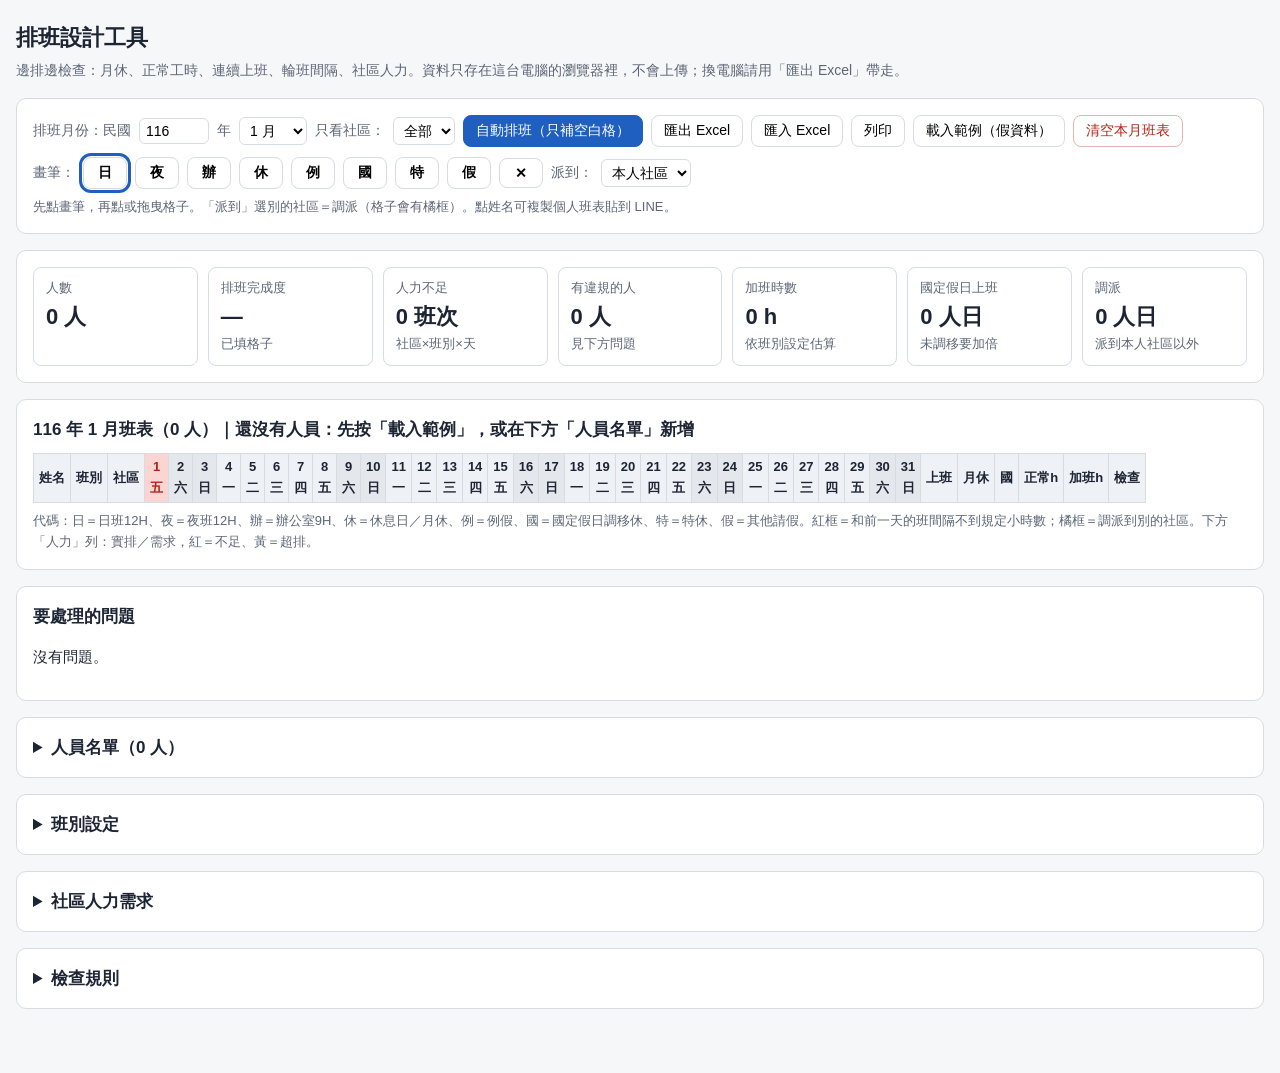
==== schedule/排班設計工具.html @ 26a014fd "人資小工具組 v1：排班、出勤、晨報、週報、流動、回訓、簽核、薪資 - 共用 lib/（SheetJS 0.18.5 本機版、common.js、attendance-core.js） - 新增：人才" ====
<!doctype html>
<html lang="zh-Hant">
<head>
<meta charset="utf-8">
<meta name="viewport" content="width=device-width, initial-scale=1">
<title>排班設計工具</title>
<style>
  :root {
    --bg: #f6f7f9; --card: #fff; --ink: #1d2433; --muted: #5d6676; --line: #d7dce3;
    --accent: #1f5fbf; --head: #eef1f5; --warn: #b42318; --warn-soft: #fdecea; --amber: #8a5a00; --amber-soft: #fff4dc;
    --ok: #157347; --ok-soft: #e7f5ec;
  }
  * { box-sizing: border-box; }
  body { margin: 0; background: var(--bg); color: var(--ink);
    font: 15px/1.6 "PingFang TC", "Microsoft JhengHei", "Noto Sans TC", sans-serif; }
  .wrap { max-width: 1400px; margin: 0 auto; padding: 20px 16px 48px; }
  h1 { font-size: 22px; margin: 0 0 4px; }
  .sub { color: var(--muted); margin: 0 0 16px; font-size: 14px; }
  .card { background: var(--card); border: 1px solid var(--line); border-radius: 10px; padding: 16px; margin-bottom: 16px; }
  .card h2 { font-size: 17px; margin: 0 0 10px; }
  details.card > summary { font-size: 17px; font-weight: 600; cursor: pointer; }
  details.card[open] > summary { margin-bottom: 10px; }
  .row { display: flex; flex-wrap: wrap; gap: 8px; align-items: center; }
  .label { color: var(--muted); font-size: 14px; }
  select, input { font-size: 14px; padding: 4px 6px; border: 1px solid var(--line); border-radius: 6px; background: #fff; }
  input[type=number] { width: 64px; }
  input.w-name { width: 120px; } input.w-time { width: 70px; } input.w-code { width: 44px; text-align: center; }
  .btn { border: 1px solid var(--line); background: #fff; padding: 6px 12px; border-radius: 8px; cursor: pointer; font-size: 14px; }
  .btn.primary { background: var(--accent); color: #fff; border-color: var(--accent); }
  .btn.danger { color: var(--warn); border-color: #e4b4ae; }
  .brush { min-width: 44px; font-weight: 700; }
  .brush.on { outline: 3px solid var(--accent); outline-offset: 1px; }
  .stats { display: grid; grid-template-columns: repeat(auto-fit, minmax(140px, 1fr)); gap: 10px; }
  .stat { border: 1px solid var(--line); border-radius: 8px; padding: 10px 12px; }
  .stat .v { font-size: 22px; font-weight: 700; }
  .stat .k { color: var(--muted); font-size: 13px; }
  .stat.alert .v { color: var(--warn); }
  .scroll { overflow: auto; max-height: 70vh; }
  table { border-collapse: collapse; font-variant-numeric: tabular-nums; }
  th, td { border: 1px solid var(--line); padding: 3px 5px; text-align: center; white-space: nowrap; }
  th { background: var(--head); font-weight: 600; font-size: 13px; }
  table.form td, table.form th { padding: 4px 6px; }
  #grid { user-select: none; font-size: 13px; }
  #grid thead th { position: sticky; top: 0; z-index: 2; }
  #grid .nm { position: sticky; left: 0; background: #fff; z-index: 1; text-align: left; cursor: pointer; color: var(--accent); }
  #grid thead .nm { z-index: 3; background: var(--head); color: var(--ink); cursor: default; }
  #grid td.c { width: 30px; min-width: 30px; cursor: crosshair; font-weight: 600; }
  #grid th.hol { background: #fbd5d1; color: var(--warn); }
  #grid th.we { background: #e4e7ec; }
  .k-shift { background: #e6eefb; color: #1f4a8a; }
  .k-shift2 { background: #ece6fb; color: #4b2a8a; }
  .k-shift3 { background: #e3f4f4; color: #0f5b5b; }
  .k-off { background: #f1f2f4; color: #6b7280; }
  .k-nat { background: var(--ok-soft); color: var(--ok); }
  .k-leave { background: var(--amber-soft); color: var(--amber); }
  td.away { box-shadow: inset 0 0 0 2px #c07a00; }
  td.gapbad { box-shadow: inset 0 0 0 2px var(--warn); }
  td.bad, span.bad { background: var(--warn-soft); color: var(--warn); font-weight: 700; }
  td.mid { background: var(--amber-soft); color: var(--amber); font-weight: 600; }
  td.good { color: var(--ok); }
  tfoot td, tfoot th { background: #fafbfc; }
  tfoot th { text-align: left; position: sticky; left: 0; }
  .tag { display: inline-block; padding: 1px 8px; border-radius: 10px; font-size: 13px; margin: 1px 2px; }
  .tag.bad { background: var(--warn-soft); color: var(--warn); }
  .tag.mid { background: var(--amber-soft); color: var(--amber); }
  ul.issues { margin: 0; padding-left: 18px; }
  ul.issues li { margin: 3px 0; }
  .note { color: var(--muted); font-size: 13px; margin-top: 8px; }
  .msg { padding: 8px 12px; border-radius: 8px; margin-top: 10px; font-size: 14px; background: #eef4fd; color: #1f4a8a; }
  .msg.err { background: var(--warn-soft); color: var(--warn); }
  textarea { width: 100%; font: 14px/1.6 inherit; border: 1px solid var(--line); border-radius: 8px; padding: 8px; }
  dialog { border: 1px solid var(--line); border-radius: 12px; max-width: 520px; width: calc(100% - 32px); }
  .hidden { display: none !important; }
  @media print {
    body { background: #fff; }
    .noprint, details.card, #issuesCard { display: none !important; }
    .scroll { max-height: none; overflow: visible; }
    #grid { font-size: 9px; }
  }
</style>
</head>
<body>
<div class="wrap">
  <h1>排班設計工具</h1>
  <p class="sub">邊排邊檢查：月休、正常工時、連續上班、輪班間隔、社區人力。資料只存在這台電腦的瀏覽器裡，不會上傳；換電腦請用「匯出 Excel」帶走。</p>

  <div class="card noprint">
    <div class="row">
      <span class="label">排班月份：民國</span><input type="number" id="yRoc" min="110" max="130" style="width:70px"><span class="label">年</span>
      <select id="mon"></select>
      <span class="label">只看社區：</span><select id="fSite"></select>
      <button class="btn primary" id="btnAuto">自動排班（只補空白格）</button>
      <button class="btn" id="btnExport">匯出 Excel</button>
      <button class="btn" id="btnImport">匯入 Excel</button>
      <input type="file" id="file" accept=".xlsx,.xls" class="hidden">
      <button class="btn" onclick="window.print()">列印</button>
      <button class="btn" id="btnSample">載入範例（假資料）</button>
      <button class="btn danger" id="btnClear">清空本月班表</button>
    </div>
    <div class="row" style="margin-top:10px">
      <span class="label">畫筆：</span><span id="brushes" class="row"></span>
      <span class="label">派到：</span><select id="brushSite"></select>
    </div>
    <div class="note">先點畫筆，再點或拖曳格子。「派到」選別的社區＝調派（格子會有橘框）。點姓名可複製個人班表貼到 LINE。</div>
    <div id="msg"></div>
  </div>

  <div class="card noprint"><div class="stats" id="stats"></div></div>

  <div class="card">
    <h2 id="gridTitle"></h2>
    <div class="scroll"><table id="grid"></table></div>
    <div class="note">代碼：<span id="legend"></span>。紅框＝和前一天的班間隔不到規定小時數；橘框＝調派到別的社區。下方「人力」列：實排／需求，紅＝不足、黃＝超排。</div>
  </div>

  <div class="card" id="issuesCard">
    <h2>要處理的問題</h2>
    <div id="issues"></div>
  </div>

  <details class="card noprint" id="peopleBox">
    <summary>人員名單（<span id="peopleCount">0</span> 人）</summary>
    <div class="scroll" style="max-height:50vh"><table class="form" id="peopleTbl"></table></div>
    <div class="row" style="margin-top:10px">
      <button class="btn" id="btnAddPerson">新增一人</button>
    </div>
    <p class="note">也可以從 Excel 複製貼上（欄位順序：姓名、職稱、班別代碼、社區、規則（84-1 或 一般）、月休天數），一行一人：</p>
    <textarea id="paste" rows="4" placeholder="王小明	日班保全	日	某某社區	84-1	8"></textarea>
    <div class="row" style="margin-top:6px"><button class="btn" id="btnPaste">把貼上的人加進名單</button></div>
  </details>

  <details class="card noprint">
    <summary>班別設定</summary>
    <table class="form" id="shiftTbl"></table>
    <div class="row" style="margin-top:10px"><button class="btn" id="btnAddShift">新增班別</button></div>
    <p class="note">代碼用一個字，畫在班表上。正常工時＝這個班算正常工時的時數，超過的部分算加班。</p>
  </details>

  <details class="card noprint">
    <summary>社區人力需求</summary>
    <table class="form" id="siteTbl"></table>
    <div class="row" style="margin-top:10px"><button class="btn" id="btnAddSite">新增社區</button></div>
    <p class="note">每天每個班別需要幾個人。自動排班會先排滿這裡的需求。</p>
  </details>

  <details class="card noprint">
    <summary>檢查規則</summary>
    <div class="row">
      <span class="label">保全（84-1）：每月正常工時上限</span><input type="number" id="rMNormal">
      <span class="label">每月總工時上限</span><input type="number" id="rMTotal">
      <span class="label">連續上班上限</span><input type="number" id="rMaxRun"><span class="label">天</span>
    </div>
    <div class="row" style="margin-top:8px">
      <span class="label">一般勞工：每月加班上限</span><input type="number" id="rOtCap"><span class="label">小時（勞基法§32）</span>
      <span class="label">輪班間隔至少</span><input type="number" id="rGap"><span class="label">小時（§34）</span>
    </div>
    <p class="note">保全的數字請以送縣市政府核備的 84-1 約定書為準。一般勞工另外檢查：連續上班不超過 6 天、每個完整週至少 2 天休（§36）。</p>
  </details>
</div>

<dialog id="lineDlg">
  <h3 style="margin-top:0">個人班表（貼到 LINE）</h3>
  <textarea id="lineText" rows="12"></textarea>
  <div class="row" style="justify-content:flex-end;margin-top:8px">
    <span id="copied" class="label"></span>
    <button class="btn primary" id="btnCopy">複製</button>
    <button class="btn" onclick="document.getElementById('lineDlg').close()">關閉</button>
  </div>
</dialog>

<script src="../lib/xlsx.full.min.js"></script>
<script>
  // 國定假日（紀念日及節日實施條例第 4、6 條；實際以人事行政總處公告為準）
  var HOLIDAYS = {
    2026: { '1-1': '開國紀念日', '2-15': '小年夜', '2-16': '除夕', '2-17': '春節', '2-18': '春節', '2-19': '春節',
      '2-28': '和平紀念日', '4-4': '兒童節', '4-5': '民族掃墓節', '5-1': '勞動節', '6-19': '端午節',
      '9-25': '中秋節', '9-28': '教師節', '10-10': '國慶日', '10-25': '光復紀念日', '12-25': '行憲紀念日' },
    2027: { '1-1': '開國紀念日', '2-4': '小年夜', '2-5': '除夕', '2-6': '春節', '2-7': '春節', '2-8': '春節',
      '2-28': '和平紀念日', '4-4': '兒童節', '4-5': '民族掃墓節', '5-1': '勞動節', '6-9': '端午節',
      '9-15': '中秋節', '9-28': '教師節', '10-10': '國慶日', '10-25': '光復紀念日', '12-25': '行憲紀念日' }
  };
  var OFF = { '休': '休息日／月休', '例': '例假', '國': '國定假日調移休', '特': '特休', '假': '其他請假' };
  var REST_CODES = { '休': 1, '例': 1 };
  var WK = '日一二三四五六';
  var STORE = 'schedule-tool-v1';
  var state = null, brush = '日', painting = false, refreshTimer = null;

  function defaults() {
    return {
      shifts: [
        { code: '日', name: '日班12H', start: '07:00', end: '19:00', rest: 0, normal: 10 },
        { code: '夜', name: '夜班12H', start: '19:00', end: '07:00', rest: 0, normal: 10 },
        { code: '辦', name: '辦公室9H', start: '08:00', end: '17:00', rest: 60, normal: 8 }
      ],
      sites: [], people: [], seq: 0,
      rules: { mNormal: 240, mTotal: 288, maxRun: 6, otCap: 46, gap: 11 },
      grids: {}, y: null, m: null
    };
  }

  var $ = function (id) { return document.getElementById(id); };
  function esc(s) { return String(s === null || s === undefined ? '' : s).replace(/[&<>"]/g, function (c) { return { '&': '&amp;', '<': '&lt;', '>': '&gt;', '"': '&quot;' }[c]; }); }
  function fmt(n) { return (Math.round(n * 10) / 10).toLocaleString('zh-TW'); }
  function toMin(t) { var m = String(t || '').match(/^(\d{1,2}):(\d{2})/); return m ? +m[1] * 60 + +m[2] : null; }
  function save() { try { localStorage.setItem(STORE, JSON.stringify(state)); } catch (e) {} }
  function load() {
    var s = null;
    try { s = JSON.parse(localStorage.getItem(STORE) || 'null'); } catch (e) {}
    state = s && s.shifts ? s : defaults();
    if (!state.y) { var d = new Date(); d.setMonth(d.getMonth() + 1); state.y = d.getFullYear(); state.m = d.getMonth() + 1; }
  }
  function showMsg(t, err) { $('msg').innerHTML = t ? '<div class="msg' + (err ? ' err' : '') + '">' + t + '</div>' : ''; }

  // ── 基本查詢 ──
  function ymKey() { return state.y + '-' + state.m; }
  function nDays() { return new Date(state.y, state.m, 0).getDate(); }
  function grid() { return state.grids[ymKey()] || (state.grids[ymKey()] = {}); }
  function row(pid) { var g = grid(); return g[pid] || (g[pid] = {}); }
  function shiftOf(code) { for (var i = 0; i < state.shifts.length; i++) if (state.shifts[i].code === code) return state.shifts[i]; return null; }
  function shiftIdx(code) { for (var i = 0; i < state.shifts.length; i++) if (state.shifts[i].code === code) return i; return -1; }
  function person(pid) { for (var i = 0; i < state.people.length; i++) if (state.people[i].id === pid) return state.people[i]; return null; }
  function cell(pid, d) { var v = (state.grids[ymKey()] || {})[pid]; v = v && v[d]; if (!v) return null; var k = v.indexOf('@'); return k < 0 ? { c: v, s: null } : { c: v.slice(0, k), s: v.slice(k + 1) }; }
  function siteAt(p, d) { var x = cell(p.id, d); return x && shiftOf(x.c) ? (x.s || p.site) : null; }
  function holName(d) { return (HOLIDAYS[state.y] || {})[state.m + '-' + d] || ''; }
  function hours(s) {
    var st = toMin(s.start), en = toMin(s.end);
    var span = st === null || en === null ? 0 : (((en - st) + 1440) % 1440 || 1440);
    var total = Math.max(0, span - (+s.rest || 0)) / 60, normal = Math.min(total, +s.normal || 0);
    return { st: st, span: span, total: total, normal: normal, ot: total - normal };
  }
  function maxRunFor(p) { return p.rule === '一般' ? 6 : (+state.rules.maxRun || 6); }

  // 第 d 天之前連續上班幾天
  function runBefore(p, d) { var n = 0; for (var i = d - 1; i >= 1; i--) { var x = cell(p.id, i); if (x && shiftOf(x.c)) n++; else break; } return n; }
  // 前一天的班結束到今天的班開始，間隔幾小時（沒有前後班回傳 null）
  function gapHours(p, d, code) {
    var prev = d > 1 ? cell(p.id, d - 1) : null, ps = prev && shiftOf(prev.c), s = shiftOf(code);
    if (!ps || !s) return null;
    var a = hours(ps), b = hours(s);
    return ((1440 + b.st) - (a.st + a.span)) / 60;
  }
  function gapOK(p, d, code) {
    var g = gapHours(p, d, code); if (g !== null && g < state.rules.gap) return false;
    var nx = d < nDays() ? cell(p.id, d + 1) : null;
    if (nx && shiftOf(nx.c)) {
      var a = hours(shiftOf(code)), b = hours(shiftOf(nx.c));
      if (((1440 + b.st) - (a.st + a.span)) / 60 < state.rules.gap) return false;
    }
    return true;
  }

  // ── 每人檢查 ──
  function checkPerson(p) {
    var n = nDays(), R = state.rules, s = { work: 0, rest: 0, nat: 0, leave: 0, blank: 0, normal: 0, ot: 0, total: 0, holWork: 0, away: 0, run: 0, issues: [], gapDays: {} };
    var run = 0;
    for (var d = 1; d <= n; d++) {
      var x = cell(p.id, d), sh = x && shiftOf(x.c);
      if (!x) { s.blank++; run = 0; continue; }
      if (sh) {
        var h = hours(sh);
        s.work++; s.normal += h.normal; s.ot += h.ot; s.total += h.total;
        if (h.total > 12) s.issues.push(['bad', d + ' 日排「' + sh.name + '」' + fmt(h.total) + ' 小時，超過每日 12 小時']);
        if (holName(d)) s.holWork++;
        if (x.s && x.s !== p.site) s.away++;
        run++; s.run = Math.max(s.run, run);
        var g = gapHours(p, d, x.c);
        if (g !== null && g < R.gap) { s.gapDays[d] = 1; s.issues.push(['bad', (d - 1) + '→' + d + ' 日換班只隔 ' + fmt(g) + ' 小時（至少 ' + R.gap + '）']); }
      } else {
        run = 0;
        if (REST_CODES[x.c]) s.rest++; else if (x.c === '國') s.nat++; else s.leave++;
      }
    }
    if (s.blank) s.issues.push(['mid', s.blank + ' 天還沒排']);
    if (s.run > maxRunFor(p)) s.issues.push(['bad', '連續上班 ' + s.run + ' 天（上限 ' + maxRunFor(p) + '）']);
    if (p.rule === '一般') {
      if (s.ot > R.otCap) s.issues.push(['bad', '加班 ' + fmt(s.ot) + ' 小時，超過每月 ' + R.otCap]);
      for (var d1 = 1; d1 <= n; d1++) {
        if (new Date(state.y, state.m - 1, d1).getDay() !== 1 || d1 + 6 > n) continue;
        var off = 0;
        for (var k = d1; k < d1 + 7; k++) { var y = cell(p.id, k); if (y && !shiftOf(y.c)) off++; }
        if (off < 2) s.issues.push(['bad', d1 + '～' + (d1 + 6) + ' 日這週只休 ' + off + ' 天（每 7 天要有例假、休息日各 1 天）']);
      }
    } else {
      if (s.normal > R.mNormal) s.issues.push(['bad', '正常工時 ' + fmt(s.normal) + ' 小時，超過 ' + R.mNormal]);
      if (s.total > R.mTotal) s.issues.push(['bad', '總工時 ' + fmt(s.total) + ' 小時，超過 ' + R.mTotal]);
    }
    if (!s.blank && s.rest < (+p.off || 0)) s.issues.push(['bad', '月休排了 ' + s.rest + ' 天，約定 ' + p.off + ' 天']);
    if (s.holWork) s.issues.push(['mid', '國定假日上班 ' + s.holWork + ' 天（沒有調移同意書要加倍發工資）']);
    return s;
  }

  // ── 社區人力 ──
  function coverage(site, code, d) {
    var n = 0;
    state.people.forEach(function (p) { var x = cell(p.id, d); if (x && x.c === code && (x.s || p.site) === site) n++; });
    return n;
  }
  function needRows() {
    var out = [], f = $('fSite').value;
    state.sites.forEach(function (st) {
      if (f && st.name !== f) return;
      state.shifts.forEach(function (sh) { if (+(st.need[sh.code] || 0) > 0) out.push({ site: st.name, code: sh.code, need: +st.need[sh.code] }); });
    });
    return out;
  }

  // ── 自動排班：只補空白格 ──
  function autoFill() {
    var n = nDays(), f = $('fSite').value;
    var ppl = state.people.filter(function (p) { return !f || p.site === f; });
    var need = {}, target = {};
    ppl.forEach(function (p) {
      var r = row(p.id), work = 0, other = 0;
      for (var d = 1; d <= n; d++) { var x = cell(p.id, d); if (!x) continue; if (shiftOf(x.c)) work++; else if (!REST_CODES[x.c]) other++; }
      target[p.id] = Math.max(0, n - (+p.off || 0) - other);
      need[p.id] = target[p.id] - work;
    });
    function blanksFrom(p, d) { var b = 0; for (var i = d; i <= n; i++) if (!cell(p.id, i)) b++; return b; }
    function workedBefore(p, d) { var w = 0; for (var i = 1; i < d; i++) { var x = cell(p.id, i); if (x && shiftOf(x.c)) w++; } return w; }
    function canWork(p, d, code) { return need[p.id] > 0 && runBefore(p, d) < maxRunFor(p) && gapOK(p, d, code); }
    var filled = 0;
    for (var d = 1; d <= n; d++) {
      // 1. 先排滿社區需求
      state.sites.forEach(function (st) {
        if (f && st.name !== f) return;
        state.shifts.forEach(function (sh) {
          var req = +(st.need[sh.code] || 0); if (!req) return;
          var have = coverage(st.name, sh.code, d);
          var cand = ppl.filter(function (p) { return p.site === st.name && p.shift === sh.code && !cell(p.id, d) && canWork(p, d, sh.code); });
          cand.sort(function (a, b) { return runBefore(a, d) - runBefore(b, d) || need[b.id] / blanksFrom(b, d) - need[a.id] / blanksFrom(a, d); });
          for (var i = 0; i < cand.length && have < req; i++, have++) { row(cand[i].id)[d] = sh.code; need[cand[i].id]--; filled++; }
        });
      });
      // 2. 其餘的人：照進度平均分配上班天，該休就休。
      //    多排的班要先確認同組（同社區、同班別）剩下的上班天數，夠撐完月底的需求
      var slack = {};
      state.sites.forEach(function (st) {
        state.shifts.forEach(function (sh) {
          var req = +(st.need[sh.code] || 0); if (!req) return;
          var cap = 0; ppl.forEach(function (p) { if (p.site === st.name && p.shift === sh.code) cap += Math.max(0, need[p.id]); });
          slack[st.name + '|' + sh.code] = cap - req * (n - d);
        });
      });
      ppl.forEach(function (p) {
        if (cell(p.id, d)) return;
        var key = p.site + '|' + p.shift, forced = need[p.id] >= blanksFrom(p, d);
        // 非必要的上班不排到連續上限，留給真正缺人的日子
        var onPace = workedBefore(p, d) + 1 <= Math.round(target[p.id] * d / n) && runBefore(p, d) < maxRunFor(p) - 2 && (slack[key] === undefined || slack[key] > 0);
        if (shiftOf(p.shift) && (forced || onPace) && canWork(p, d, p.shift)) { row(p.id)[d] = p.shift; need[p.id]--; if (slack[key] !== undefined) slack[key]--; }
        else row(p.id)[d] = '休';
        filled++;
      });
    }
    save(); renderAll();
    showMsg('自動排班完成，補了 ' + filled + ' 格。原本已經排好的格子沒有動。請看下方「要處理的問題」再手動調整。');
  }

  // ── 畫面：班表 ──
  function filteredPeople() {
    var f = $('fSite').value, n = nDays();
    return state.people.filter(function (p) {
      if (!f || p.site === f) return true;
      for (var d = 1; d <= n; d++) if (siteAt(p, d) === f) return true;
      return false;
    });
  }
  function cellClass(p, d) {
    var x = cell(p.id, d); if (!x) return 'c';
    var k = shiftOf(x.c) ? ['k-shift', 'k-shift2', 'k-shift3'][shiftIdx(x.c) % 3] : (REST_CODES[x.c] ? 'k-off' : x.c === '國' ? 'k-nat' : 'k-leave');
    return 'c ' + k + (x.s && x.s !== p.site ? ' away' : '');
  }
  function cellHtml(p, d) {
    var x = cell(p.id, d), t = x ? x.c : '', tip = x ? (shiftOf(x.c) ? shiftOf(x.c).name : OFF[x.c] || x.c) + (x.s ? '＠' + x.s : '') : '';
    return '<td class="' + cellClass(p, d) + '" data-d="' + d + '" title="' + esc(tip) + '">' + esc(t) + '</td>';
  }
  function sumCells(p, s) {
    var lim = p.rule === '一般' ? null : state.rules.mNormal;
    var bad = s.issues.filter(function (i) { return i[0] === 'bad'; }).length;
    return '<td>' + s.work + '</td><td class="' + (s.blank ? '' : (s.rest < (+p.off || 0) ? 'bad' : '')) + '">' + s.rest + '/' + (p.off || 0) + '</td><td>' + s.nat + '</td>' +
      '<td class="' + (lim && s.normal > lim ? 'bad' : '') + '">' + fmt(s.normal) + '</td><td>' + fmt(s.ot) + '</td>' +
      '<td class="' + (bad ? 'bad' : (s.issues.length ? 'mid' : 'good')) + '">' + (bad ? bad + ' 項' : (s.issues.length ? '提醒' : '✓')) + '</td>';
  }
  function renderGrid() {
    var n = nDays(), P = filteredPeople(), h = '<thead><tr><th class="nm">姓名</th><th>班別</th><th>社區</th>';
    for (var d = 1; d <= n; d++) {
      var wd = new Date(state.y, state.m - 1, d).getDay(), hn = holName(d);
      h += '<th class="' + (hn ? 'hol' : (wd % 6 === 0 ? 'we' : '')) + '" title="' + esc(hn) + '">' + d + '<br>' + WK[wd] + '</th>';
    }
    h += '<th>上班</th><th>月休</th><th>國</th><th>正常h</th><th>加班h</th><th>檢查</th></tr></thead><tbody>';
    P.forEach(function (p) {
      var s = checkPerson(p);
      h += '<tr data-pid="' + p.id + '"><td class="nm" title="點我複製個人班表">' + esc(p.name) + '</td><td>' + esc(p.shift) + '</td><td>' + esc(p.site) + '</td>';
      for (var d = 1; d <= n; d++) h += cellHtml(p, d).replace('class="c', 'class="c' + (s.gapDays[d] ? ' gapbad' : ''));
      h += sumCells(p, s) + '</tr>';
    });
    h += '</tbody><tfoot>';
    needRows().forEach(function (r) {
      h += '<tr data-need="' + esc(r.site) + '|' + esc(r.code) + '"><th colspan="3">人力｜' + esc(r.site) + '｜' + esc(r.code) + '（需 ' + r.need + '）</th>';
      for (var d = 1; d <= n; d++) h += needCell(r, d);
      h += '<td colspan="6"></td></tr>';
    });
    h += '</tfoot>';
    $('grid').innerHTML = h;
    $('gridTitle').textContent = (state.y - 1911) + ' 年 ' + state.m + ' 月班表（' + P.length + ' 人）';
    if (!state.people.length) $('gridTitle').textContent += '｜還沒有人員：先按「載入範例」，或在下方「人員名單」新增';
  }
  function needCell(r, d) {
    var c = coverage(r.site, r.code, d);
    return '<td data-d="' + d + '" class="' + (c < r.need ? 'bad' : (c > r.need ? 'mid' : 'good')) + '">' + c + '/' + r.need + '</td>';
  }

  // 畫一格：只更新那一列與人力列，大名單也不會卡
  function paint(td) {
    var tr = td.parentNode, pid = tr.dataset.pid, d = +td.dataset.d, p = person(pid);
    if (!p || !d) return;
    var site = $('brushSite').value, v;
    if (brush === '') v = null;
    else if (shiftOf(brush) && site && site !== p.site) v = brush + '@' + site;
    else v = brush;
    var r = row(pid);
    if ((r[d] || null) === v) return;
    if (v) r[d] = v; else delete r[d];
    var s = checkPerson(p), n = nDays(), tds = tr.querySelectorAll('td.c');
    for (var i = 0; i < tds.length; i++) {
      var dd = +tds[i].dataset.d;
      if (dd === d) { var tmp = document.createElement('tbody'); tmp.innerHTML = '<tr>' + cellHtml(p, d) + '</tr>'; tds[i].className = tmp.firstChild.firstChild.className; tds[i].textContent = tmp.firstChild.firstChild.textContent; tds[i].title = tmp.firstChild.firstChild.title; }
      tds[i].classList.toggle('gapbad', !!s.gapDays[dd]);
    }
    var tail = document.createElement('tbody'); tail.innerHTML = '<tr>' + sumCells(p, s) + '</tr>';
    var cells = tr.children, k = cells.length - 6;
    for (var j = 0; j < 6; j++) { cells[k + j].className = tail.firstChild.children[j].className; cells[k + j].innerHTML = tail.firstChild.children[j].innerHTML; }
    needRows().forEach(function (rr) {
      var trn = document.querySelector('tr[data-need="' + rr.site.replace(/"/g, '\\"') + '|' + rr.code + '"]');
      if (!trn) return;
      var t = trn.querySelector('td[data-d="' + d + '"]'), tmp2 = document.createElement('tbody');
      tmp2.innerHTML = '<tr>' + needCell(rr, d) + '</tr>';
      t.className = tmp2.firstChild.firstChild.className; t.textContent = tmp2.firstChild.firstChild.textContent;
    });
    clearTimeout(refreshTimer); refreshTimer = setTimeout(function () { save(); renderStats(); renderIssues(); }, 250);
  }

  function renderStats() {
    var P = filteredPeople(), n = nDays(), filled = 0, bad = 0, ot = 0, hol = 0, away = 0, short = 0;
    P.forEach(function (p) { var s = checkPerson(p); filled += n - s.blank; ot += s.ot; hol += s.holWork; away += s.away; if (s.issues.some(function (i) { return i[0] === 'bad'; })) bad++; });
    needRows().forEach(function (r) { for (var d = 1; d <= n; d++) if (coverage(r.site, r.code, d) < r.need) short++; });
    var cards = [
      ['人數', P.length + ' 人', ''],
      ['排班完成度', P.length ? Math.round(filled / (P.length * n) * 100) + '%' : '—', '已填格子'],
      ['人力不足', short + ' 班次', '社區×班別×天', short > 0],
      ['有違規的人', bad + ' 人', '見下方問題', bad > 0],
      ['加班時數', fmt(ot) + ' h', '依班別設定估算'],
      ['國定假日上班', hol + ' 人日', '未調移要加倍'],
      ['調派', away + ' 人日', '派到本人社區以外']
    ];
    $('stats').innerHTML = cards.map(function (c) { return '<div class="stat' + (c[3] ? ' alert' : '') + '"><div class="k">' + c[0] + '</div><div class="v">' + c[1] + '</div><div class="k">' + c[2] + '</div></div>'; }).join('');
  }
  function renderIssues() {
    var n = nDays(), h = '', shortList = [];
    needRows().forEach(function (r) {
      var days = []; for (var d = 1; d <= n; d++) if (coverage(r.site, r.code, d) < r.need) days.push(d);
      if (days.length) shortList.push('<li><span class="tag bad">人力不足</span>' + esc(r.site) + '「' + esc(r.code) + '」班：' + days.join('、') + ' 日</li>');
    });
    var per = [];
    filteredPeople().forEach(function (p) {
      var s = checkPerson(p); if (!s.issues.length) return;
      per.push('<li><b>' + esc(p.name) + '</b>：' + s.issues.map(function (i) { return '<span class="tag ' + i[0] + '">' + esc(i[1]) + '</span>'; }).join('') + '</li>');
    });
    h = shortList.concat(per).join('');
    $('issues').innerHTML = h ? '<ul class="issues">' + h + '</ul>' : '<p>沒有問題。</p>';
  }

  // ── 設定表單 ──
  function renderBrushes() {
    var codes = state.shifts.map(function (s) { return [s.code, s.name]; }).concat(Object.keys(OFF).map(function (k) { return [k, OFF[k]]; })).concat([['', '清除']]);
    if (!codes.some(function (c) { return c[0] === brush; })) brush = state.shifts[0] ? state.shifts[0].code : '休';
    $('brushes').innerHTML = codes.map(function (c) { return '<button class="btn brush' + (c[0] === brush ? ' on' : '') + '" data-b="' + esc(c[0]) + '" title="' + esc(c[1]) + '">' + esc(c[0] || '✕') + '</button>'; }).join('');
    $('legend').innerHTML = codes.filter(function (c) { return c[0]; }).map(function (c) { return esc(c[0]) + '＝' + esc(c[1]); }).join('、');
  }
  function siteOptions(sel, withBlank, blankText) {
    return (withBlank ? '<option value="">' + blankText + '</option>' : '') + state.sites.map(function (s) { return '<option' + (s.name === sel ? ' selected' : '') + '>' + esc(s.name) + '</option>'; }).join('');
  }
  function renderPeople() {
    var h = '<tr><th>姓名</th><th>職稱</th><th>班別</th><th>社區</th><th>規則</th><th>月休</th><th></th></tr>';
    state.people.forEach(function (p, i) {
      h += '<tr data-i="' + i + '"><td><input class="w-name" data-k="name" value="' + esc(p.name) + '"></td><td><input class="w-name" data-k="title" value="' + esc(p.title) + '"></td>' +
        '<td><select data-k="shift">' + state.shifts.map(function (s) { return '<option value="' + esc(s.code) + '"' + (s.code === p.shift ? ' selected' : '') + '>' + esc(s.code + ' ' + s.name) + '</option>'; }).join('') + '</select></td>' +
        '<td><select data-k="site">' + siteOptions(p.site, true, '（未指定）') + '</select></td>' +
        '<td><select data-k="rule"><option' + (p.rule !== '一般' ? ' selected' : '') + '>84-1</option><option' + (p.rule === '一般' ? ' selected' : '') + '>一般</option></select></td>' +
        '<td><input type="number" data-k="off" min="0" max="15" value="' + esc(p.off) + '"></td><td><button class="btn danger" data-del="' + i + '">刪除</button></td></tr>';
    });
    $('peopleTbl').innerHTML = h;
    $('peopleCount').textContent = state.people.length;
  }
  function renderShifts() {
    var h = '<tr><th>代碼</th><th>名稱</th><th>上班</th><th>下班</th><th>休息（分）</th><th>正常工時</th><th>總時數</th><th></th></tr>';
    state.shifts.forEach(function (s, i) {
      var hh = hours(s);
      h += '<tr data-i="' + i + '"><td><input class="w-code" data-k="code" maxlength="1" value="' + esc(s.code) + '"></td><td><input class="w-name" data-k="name" value="' + esc(s.name) + '"></td>' +
        '<td><input class="w-time" data-k="start" value="' + esc(s.start) + '"></td><td><input class="w-time" data-k="end" value="' + esc(s.end) + '"></td>' +
        '<td><input type="number" data-k="rest" value="' + esc(s.rest) + '"></td><td><input type="number" data-k="normal" value="' + esc(s.normal) + '"></td>' +
        '<td class="' + (hh.total > 12 ? 'bad' : '') + '">' + fmt(hh.total) + '</td><td><button class="btn danger" data-del="' + i + '">刪除</button></td></tr>';
    });
    $('shiftTbl').innerHTML = h;
  }
  function renderSites() {
    var h = '<tr><th>社區</th>' + state.shifts.map(function (s) { return '<th>' + esc(s.code) + ' 需要人數</th>'; }).join('') + '<th></th></tr>';
    state.sites.forEach(function (st, i) {
      h += '<tr data-i="' + i + '"><td><input class="w-name" data-k="name" value="' + esc(st.name) + '"></td>' +
        state.shifts.map(function (s) { return '<td><input type="number" min="0" data-need="' + esc(s.code) + '" value="' + esc(st.need[s.code] || 0) + '"></td>'; }).join('') +
        '<td><button class="btn danger" data-del="' + i + '">刪除</button></td></tr>';
    });
    $('siteTbl').innerHTML = h;
  }
  function renderRules() {
    var R = state.rules;
    $('rMNormal').value = R.mNormal; $('rMTotal').value = R.mTotal; $('rMaxRun').value = R.maxRun; $('rOtCap').value = R.otCap; $('rGap').value = R.gap;
  }
  function renderTop() {
    $('yRoc').value = state.y - 1911;
    $('mon').innerHTML = [1, 2, 3, 4, 5, 6, 7, 8, 9, 10, 11, 12].map(function (m) { return '<option value="' + m + '"' + (m === state.m ? ' selected' : '') + '>' + m + ' 月</option>'; }).join('');
    var f = $('fSite').value;
    $('fSite').innerHTML = siteOptions(f, true, '全部');
    $('brushSite').innerHTML = siteOptions($('brushSite').value, true, '本人社區');
    if (!HOLIDAYS[state.y]) showMsg('⚠ 程式裡還沒有 ' + state.y + ' 年的國定假日，國定假日檢查不會運作。', true);
  }
  function renderAll() { renderTop(); renderBrushes(); renderGrid(); renderStats(); renderIssues(); renderPeople(); renderShifts(); renderSites(); renderRules(); }

  // ── 事件 ──
  $('grid').addEventListener('mousedown', function (e) {
    var td = e.target.closest('td.c'); if (!td) return;
    painting = true; paint(td); e.preventDefault();
  });
  $('grid').addEventListener('mouseover', function (e) { if (!painting) return; var td = e.target.closest('td.c'); if (td) paint(td); });
  document.addEventListener('mouseup', function () { painting = false; });
  $('grid').addEventListener('click', function (e) {
    var nm = e.target.closest('tbody td.nm'); if (!nm) return;
    openLine(person(nm.parentNode.dataset.pid));
  });
  $('brushes').addEventListener('click', function (e) { var b = e.target.closest('[data-b]'); if (!b) return; brush = b.dataset.b; renderBrushes(); });
  $('yRoc').onchange = $('mon').onchange = function () {
    var y = +$('yRoc').value + 1911, m = +$('mon').value;
    if (y > 2000 && m) { state.y = y; state.m = m; save(); showMsg(''); renderAll(); }
  };
  $('fSite').onchange = function () { renderGrid(); renderStats(); renderIssues(); };
  $('btnAuto').onclick = function () {
    if (!state.people.length) return showMsg('還沒有人員。', true);
    autoFill();
  };
  var clearArmed = false;
  $('btnClear').onclick = function () {
    if (!clearArmed) { clearArmed = true; $('btnClear').textContent = '再按一次確認清空'; setTimeout(function () { clearArmed = false; $('btnClear').textContent = '清空本月班表'; }, 4000); return; }
    clearArmed = false; $('btnClear').textContent = '清空本月班表';
    var f = $('fSite').value, g = grid();
    filteredPeople().forEach(function (p) { if (!f || p.site === f) delete g[p.id]; });
    save(); renderAll(); showMsg('已清空' + (f ? '「' + f + '」' : '') + '本月班表。');
  };
  function bindForm(tblId, list, after) {
    $(tblId).addEventListener('change', function (e) {
      var tr = e.target.closest('tr[data-i]'); if (!tr) return;
      var obj = list()[+tr.dataset.i], k = e.target.dataset.k, nk = e.target.dataset.need;
      if (nk) obj.need[nk] = +e.target.value || 0;
      else if (k) {
        var v = e.target.type === 'number' ? (+e.target.value || 0) : e.target.value.trim();
        if (tblId === 'shiftTbl' && k === 'code') {
          if (!v || OFF[v] || state.shifts.some(function (s, j) { return s.code === v && j !== +tr.dataset.i; })) { showMsg('班別代碼要一個字，不能和其他代碼或休假代碼重複。', true); return renderShifts(); }
          var old = obj.code; state.people.forEach(function (p) { if (p.shift === old) p.shift = v; });
          state.sites.forEach(function (st) { if (st.need[old] !== undefined) { st.need[v] = st.need[old]; delete st.need[old]; } });
        }
        if (tblId === 'siteTbl' && k === 'name') { var oldn = obj.name; state.people.forEach(function (p) { if (p.site === oldn) p.site = v; }); }
        obj[k] = v;
      }
      save(); after();
    });
    $(tblId).addEventListener('click', function (e) {
      var b = e.target.closest('[data-del]'); if (!b) return;
      list().splice(+b.dataset.del, 1); save(); after();
    });
  }
  bindForm('peopleTbl', function () { return state.people; }, function () { renderPeople(); renderGrid(); renderStats(); renderIssues(); });
  bindForm('shiftTbl', function () { return state.shifts; }, renderAll);
  bindForm('siteTbl', function () { return state.sites; }, renderAll);
  ['rMNormal', 'rMTotal', 'rMaxRun', 'rOtCap', 'rGap'].forEach(function (id) {
    $(id).onchange = function () {
      var key = { rMNormal: 'mNormal', rMTotal: 'mTotal', rMaxRun: 'maxRun', rOtCap: 'otCap', rGap: 'gap' }[id];
      state.rules[key] = +$(id).value || 0; save(); renderGrid(); renderStats(); renderIssues();
    };
  });
  function newPerson(o) {
    state.seq = (state.seq || 0) + 1;
    return { id: 'p' + state.seq, name: o.name || '新員工', title: o.title || '', shift: o.shift || (state.shifts[0] || {}).code, site: o.site || '', rule: o.rule === '一般' ? '一般' : '84-1', off: o.off === undefined ? 8 : o.off };
  }
  function ensureSite(name) { if (name && !state.sites.some(function (s) { return s.name === name; })) state.sites.push({ name: name, need: {} }); }
  function shiftCode(v) { v = String(v || '').trim(); if (shiftOf(v)) return v; for (var i = 0; i < state.shifts.length; i++) if (state.shifts[i].name === v) return state.shifts[i].code; return v ? v.charAt(0) : ''; }
  $('btnAddPerson').onclick = function () { state.people.push(newPerson({ site: $('fSite').value })); save(); renderAll(); $('peopleBox').open = true; };
  $('btnAddShift').onclick = function () {
    var c = '甲乙丙丁戊己庚'.split('').filter(function (x) { return !shiftOf(x); })[0];
    state.shifts.push({ code: c, name: '新班別', start: '08:00', end: '17:00', rest: 60, normal: 8 }); save(); renderAll();
  };
  $('btnAddSite').onclick = function () { state.sites.push({ name: '新社區' + (state.sites.length + 1), need: {} }); save(); renderAll(); };
  $('btnPaste').onclick = function () {
    var lines = $('paste').value.split(/\r?\n/).filter(function (l) { return l.trim(); }), added = 0;
    lines.forEach(function (l) {
      var c = l.split(/\t|,/).map(function (x) { return x.trim(); });
      if (!c[0] || c[0] === '姓名') return;
      ensureSite(c[3]);
      state.people.push(newPerson({ name: c[0], title: c[1], shift: shiftCode(c[2]) || undefined, site: c[3], rule: c[4], off: c[5] === undefined || c[5] === '' ? undefined : +c[5] }));
      added++;
    });
    $('paste').value = ''; save(); renderAll(); showMsg('加入 ' + added + ' 人。');
  };

  // ── LINE 文字 ──
  function openLine(p) {
    if (!p) return;
    var n = nDays(), groups = {}, order = [];
    for (var d = 1; d <= n; d++) {
      var x = cell(p.id, d), label;
      if (!x) label = '未排';
      else if (shiftOf(x.c)) { var s = shiftOf(x.c); label = s.name + ' ' + s.start + '–' + s.end + (x.s && x.s !== p.site ? '＠' + x.s : ''); }
      else label = OFF[x.c] || x.c;
      if (!groups[label]) { groups[label] = []; order.push(label); }
      groups[label].push(d + '(' + WK[new Date(state.y, state.m - 1, d).getDay()] + ')');
    }
    var t = '【' + (state.y - 1911) + ' 年 ' + state.m + ' 月班表】' + p.name + (p.site ? '｜' + p.site : '') + '\n';
    order.forEach(function (k) { t += '\n' + k + '（' + groups[k].length + ' 天）\n' + groups[k].join('、') + '\n'; });
    t += '\n班表如需調整，請先和排班人員確認。';
    $('lineText').value = t; $('copied').textContent = '';
    $('lineDlg').showModal();
  }
  $('btnCopy').onclick = function () {
    var ta = $('lineText');
    function done() { $('copied').textContent = '已複製'; }
    if (navigator.clipboard && navigator.clipboard.writeText) navigator.clipboard.writeText(ta.value).then(done, function () { ta.select(); document.execCommand('copy'); done(); });
    else { ta.select(); document.execCommand('copy'); done(); }
  };

  // ── 匯出：班表＋出勤紀錄（可直接丟進出勤管理儀表板）──
  function buildWorkbook() {
    var n = nDays(), P = filteredPeople(), wb = XLSX.utils.book_new(), roc = (state.y - 1911);
    var head = ['姓名', '職稱', '班別', '社區', '規則', '月休'];
    for (var d = 1; d <= n; d++) head.push(d);
    head = head.concat(['上班天數', '月休排', '國', '正常工時', '加班時數']);
    var aoa = [[roc + '/' + state.m, (roc) + ' 年 ' + state.m + ' 月班表'], head];
    P.forEach(function (p) {
      var s = checkPerson(p), r = [p.name, p.title, p.shift, p.site, p.rule, +p.off || 0];
      for (var d = 1; d <= n; d++) { var v = row(p.id)[d]; r.push(v || ''); }
      aoa.push(r.concat([s.work, s.rest, s.nat, +s.normal.toFixed(1), +s.ot.toFixed(1)]));
    });
    XLSX.utils.book_append_sheet(wb, XLSX.utils.aoa_to_sheet(aoa), '班表');

    var cov = [['社區', '班別', '需求'].concat(Array.from({ length: n }, function (_, i) { return i + 1; }))];
    needRows().forEach(function (r) { var line = [r.site, r.code, r.need]; for (var d = 1; d <= n; d++) line.push(coverage(r.site, r.code, d)); cov.push(line); });
    XLSX.utils.book_append_sheet(wb, XLSX.utils.aoa_to_sheet(cov), '人力檢核');

    var iss = [['姓名', '等級', '內容']];
    P.forEach(function (p) { checkPerson(p).issues.forEach(function (i) { iss.push([p.name, i[0] === 'bad' ? '違規' : '提醒', i[1]]); }); });
    XLSX.utils.book_append_sheet(wb, XLSX.utils.aoa_to_sheet(iss), '問題清單');

    var sh = [['班別', '上班', '下班', '休息分鐘', '正常工時', '規則', '遲到寬限分鐘', '代碼']];
    state.shifts.forEach(function (s) { sh.push([s.name, s.start, s.end, +s.rest || 0, +s.normal || 0, (+s.normal || 0) >= 10 ? '84-1' : '一般', 5, s.code]); });
    XLSX.utils.book_append_sheet(wb, XLSX.utils.aoa_to_sheet(sh), '班別設定');

    // 出勤紀錄標準格式：B2 月份、第 3 列標題、每人 5 列（社區／上班／下班／加班／請假）
    var att = [[], ['', roc + '/' + state.m, '', '月份現場人員出勤紀錄（由排班工具產生，上班／下班請照實填寫）'], ['', '職稱', '班別', '姓名', '項目']];
    var wkRow = ['', '', '', '', ''];
    for (var d2 = 1; d2 <= n; d2++) { att[2].push(d2); wkRow.push(WK[new Date(state.y, state.m - 1, d2).getDay()]); }
    att.push(wkRow);
    P.forEach(function (p) {
      var shName = (shiftOf(p.shift) || {}).name || p.shift;
      var rows5 = [['', p.title, shName, p.name, '社區'], ['', '', '', '', '上班'], ['', '', '', '', '下班'], ['', '', '', '', '加班'], ['', '', '', '', '請假']];
      for (var d = 1; d <= n; d++) {
        var x = cell(p.id, d), s = x && shiftOf(x.c);
        rows5[0].push(s ? (x.s || p.site) : '');
        rows5[1].push(''); rows5[2].push(''); rows5[3].push('');
        rows5[4].push(x && x.c === '特' ? '特休' + ((shiftOf(p.shift) || {}).normal || 8) : '');
      }
      att = att.concat(rows5);
    });
    XLSX.utils.book_append_sheet(wb, XLSX.utils.aoa_to_sheet(att), roc + '年' + state.m + '月');
    return wb;
  }
  $('btnExport').onclick = function () {
    if (!state.people.length) return showMsg('還沒有人員可以匯出。', true);
    XLSX.writeFile(buildWorkbook(), '排班_' + (state.y - 1911) + '年' + state.m + '月' + ($('fSite').value ? '_' + $('fSite').value : '') + '.xlsx');
    showMsg('已匯出。檔案裡的「' + (state.y - 1911) + '年' + state.m + '月」工作表就是出勤紀錄格式，月底填上下班時間後，可以直接丟進出勤管理儀表板。');
  };

  // ── 匯入：讀回本工具匯出的「班表」工作表，或任何有「姓名」欄的人員清單 ──
  $('btnImport').onclick = function () { $('file').click(); };
  $('file').onchange = function (e) {
    var f = e.target.files[0]; if (!f) return;
    var fr = new FileReader();
    fr.onload = function () {
      try { importWorkbook(XLSX.read(new Uint8Array(fr.result), { type: 'array' })); }
      catch (err) { showMsg('讀不到這個檔案：' + esc(err.message), true); }
      e.target.value = '';
    };
    fr.readAsArrayBuffer(f);
  };
  function importWorkbook(wb) {
    var name = wb.SheetNames.indexOf('班表') >= 0 ? '班表' : wb.SheetNames[0];
    var rows = XLSX.utils.sheet_to_json(wb.Sheets[name], { header: 1, raw: true, defval: '' });
    var hr = -1;
    for (var i = 0; i < Math.min(rows.length, 20); i++) if (rows[i].some(function (v) { return String(v).trim() === '姓名'; })) { hr = i; break; }
    if (hr < 0) throw new Error('找不到「姓名」欄。');
    var head = rows[hr].map(function (v) { return String(v).trim(); });
    var col = function (k) { return head.indexOf(k); };
    var ym = null;
    for (var r0 = 0; r0 < hr; r0++) rows[r0].forEach(function (v) { var m = String(v).match(/^(\d{2,3})\s*[\/年]\s*(\d{1,2})/); if (m && !ym) ym = { y: +m[1] + 1911, m: +m[2] }; });
    if (ym) { state.y = ym.y; state.m = ym.m; }
    var dayCol = {};
    head.forEach(function (v, c) { var n = +v; if (v !== '' && n >= 1 && n <= 31 && n === Math.floor(n)) dayCol[n] = c; });
    var added = 0, updated = 0;
    rows.slice(hr + 1).forEach(function (r) {
      var nm = String(r[col('姓名')] || '').trim(); if (!nm) return;
      var site = col('社區') >= 0 ? String(r[col('社區')]).trim() : '';
      ensureSite(site);
      var p = state.people.filter(function (x) { return x.name === nm; })[0];
      var o = { name: nm, title: col('職稱') >= 0 ? String(r[col('職稱')]).trim() : '', shift: col('班別') >= 0 ? shiftCode(r[col('班別')]) : '', site: site,
        rule: col('規則') >= 0 ? String(r[col('規則')]).trim() : '84-1', off: col('月休') >= 0 && r[col('月休')] !== '' ? +r[col('月休')] : 8 };
      if (o.shift && !shiftOf(o.shift)) o.shift = (state.shifts[0] || {}).code;
      if (p) { Object.keys(o).forEach(function (k) { if (o[k] !== '' && o[k] !== undefined) p[k] = o[k]; }); updated++; }
      else { p = newPerson(o); state.people.push(p); added++; }
      Object.keys(dayCol).forEach(function (d) { var v = String(r[dayCol[d]] || '').trim(); if (v) row(p.id)[d] = v; });
    });
    save(); renderAll();
    showMsg('匯入完成：新增 ' + added + ' 人、更新 ' + updated + ' 人' + (Object.keys(dayCol).length ? '，並讀入 ' + (state.y - 1911) + ' 年 ' + state.m + ' 月班表' : '') + '。');
  }

  // ── 範例（假資料）──
  $('btnSample').onclick = function () {
    var keepYm = { y: state.y, m: state.m };
    state = defaults(); state.y = keepYm.y; state.m = keepYm.m;
    state.sites = [{ name: '測試社區A', need: { '日': 2, '夜': 1 } }, { name: '測試大樓B', need: { '日': 1, '夜': 1 } }];
    var list = [
      ['範例員工01', '日班保全', '日', '測試社區A', '84-1', 8], ['範例員工02', '日班保全', '日', '測試社區A', '84-1', 8], ['範例員工03', '日班保全', '日', '測試社區A', '84-1', 6],
      ['範例員工04', '夜班保全', '夜', '測試社區A', '84-1', 8], ['範例員工05', '夜班保全', '夜', '測試社區A', '84-1', 10],
      ['範例員工06', '日班保全', '日', '測試大樓B', '84-1', 8], ['範例員工07', '日班保全', '日', '測試大樓B', '84-1', 8],
      ['範例員工08', '夜班保全', '夜', '測試大樓B', '84-1', 8], ['範例員工09', '夜班保全', '夜', '測試大樓B', '84-1', 8],
      ['範例員工10', '勤務主任', '辦', '測試社區A', '一般', 9]
    ];
    list.forEach(function (c) { state.people.push(newPerson({ name: c[0], title: c[1], shift: c[2], site: c[3], rule: c[4], off: c[5] })); });
    // 預排休：員工01 想在 10、11 日休，員工06 特休 3 日
    row('p1')[10] = '休'; row('p1')[11] = '休'; row('p6')[3] = '特';
    save(); renderAll();
    showMsg('已載入假資料：2 個社區、10 個人（含預排休）。按「自動排班」看看。');
  };

  load(); renderAll();
</script>
</body>
</html>
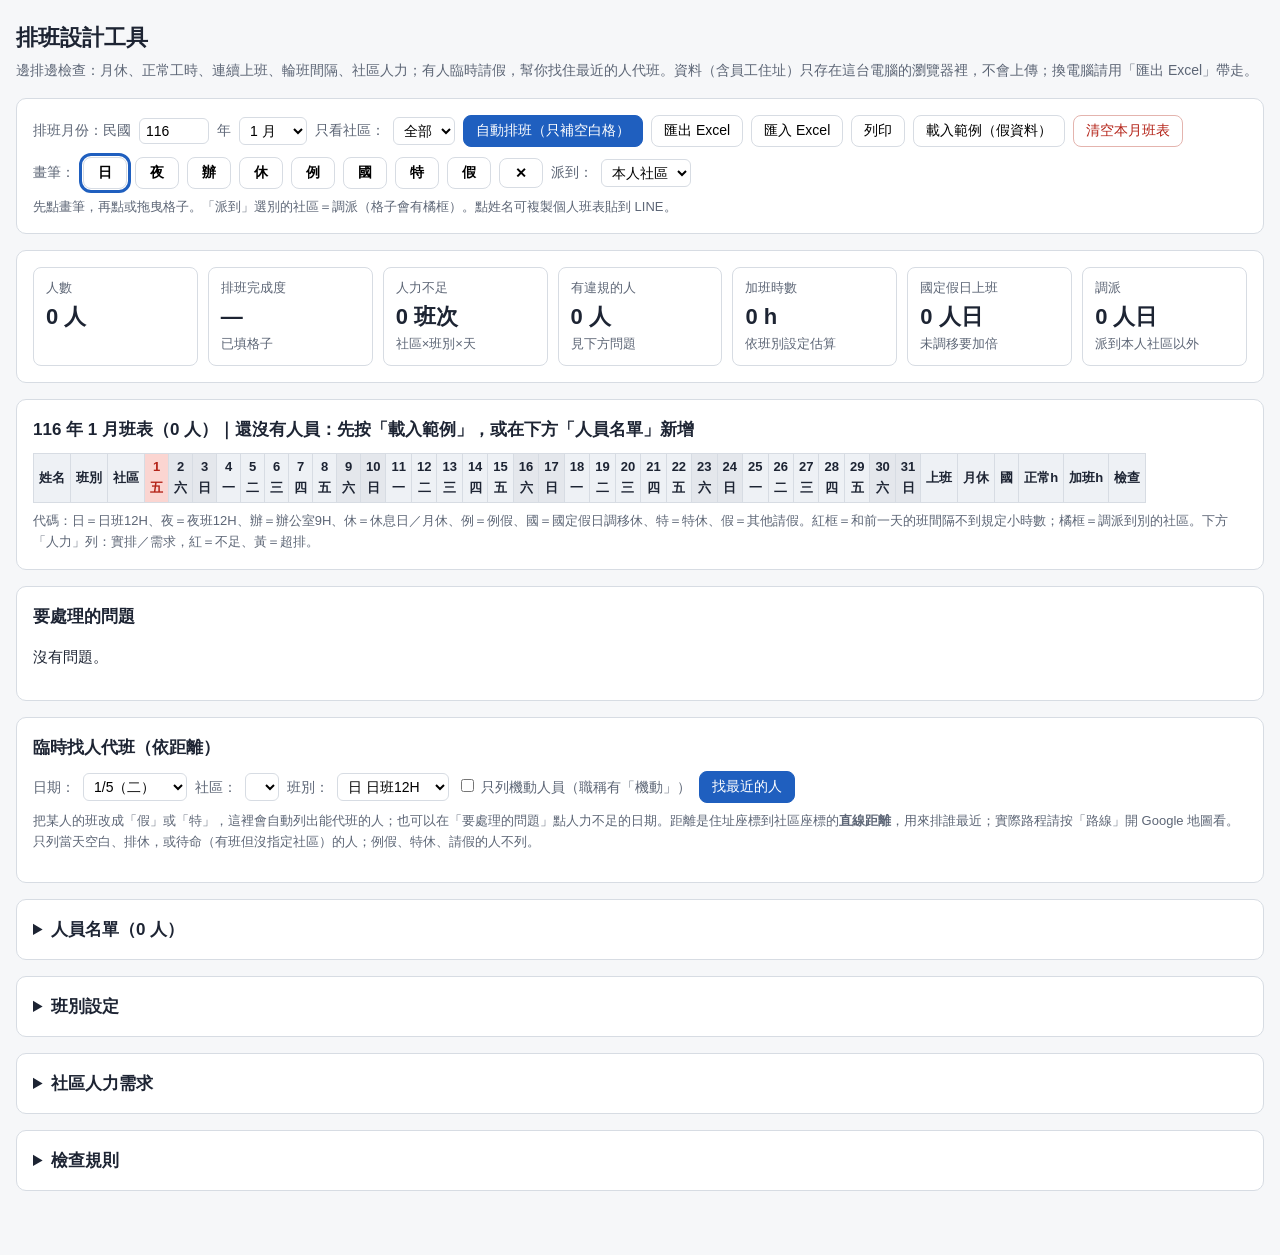
==== commit b6a51314: "排班設計工具：臨時請假依住址距離找人代班 - 人員、社區加住址與座標欄（可貼 Google 地圖座標或網址） - 新增「臨時找人代班」：列出空白、排休、待命的人，依直線距離排序，標出換班間隔、連續上班" ====
--- a/schedule/排班設計工具.html
+++ b/schedule/排班設計工具.html
@@ -25,6 +25,13 @@
   select, input { font-size: 14px; padding: 4px 6px; border: 1px solid var(--line); border-radius: 6px; background: #fff; }
   input[type=number] { width: 64px; }
   input.w-name { width: 120px; } input.w-time { width: 70px; } input.w-code { width: 44px; text-align: center; }
+  input.w-addr { width: 220px; } input.w-geo { width: 150px; }
+  .btn.mini { padding: 0 7px; font-size: 13px; border-radius: 6px; margin: 1px; }
+  #findOut table { margin-top: 10px; }
+  #findOut td.l { text-align: left; white-space: normal; }
+  a.map { font-size: 13px; color: var(--accent); }
+  a.btn { text-decoration: none; color: var(--ink); display: inline-block; }
+  .tag.ok { background: var(--ok-soft); color: var(--ok); }
   .btn { border: 1px solid var(--line); background: #fff; padding: 6px 12px; border-radius: 8px; cursor: pointer; font-size: 14px; }
   .btn.primary { background: var(--accent); color: #fff; border-color: var(--accent); }
   .btn.danger { color: var(--warn); border-color: #e4b4ae; }
@@ -82,7 +89,7 @@
 <body>
 <div class="wrap">
   <h1>排班設計工具</h1>
-  <p class="sub">邊排邊檢查：月休、正常工時、連續上班、輪班間隔、社區人力。資料只存在這台電腦的瀏覽器裡，不會上傳；換電腦請用「匯出 Excel」帶走。</p>
+  <p class="sub">邊排邊檢查：月休、正常工時、連續上班、輪班間隔、社區人力；有人臨時請假，幫你找住最近的人代班。資料（含員工住址）只存在這台電腦的瀏覽器裡，不會上傳；換電腦請用「匯出 Excel」帶走。</p>
 
   <div class="card noprint">
     <div class="row">
@@ -118,14 +125,28 @@
     <div id="issues"></div>
   </div>
 
+  <div class="card noprint" id="findCard">
+    <h2>臨時找人代班（依距離）</h2>
+    <div class="row">
+      <span class="label">日期：</span><select id="fdDay"></select>
+      <span class="label">社區：</span><select id="fdSite"></select>
+      <span class="label">班別：</span><select id="fdShift"></select>
+      <label class="label"><input type="checkbox" id="fdMobile"> 只列機動人員（職稱有「機動」）</label>
+      <button class="btn primary" id="btnFind">找最近的人</button>
+    </div>
+    <div id="findOut"></div>
+    <p class="note">把某人的班改成「假」或「特」，這裡會自動列出能代班的人；也可以在「要處理的問題」點人力不足的日期。距離是住址座標到社區座標的<b>直線距離</b>，用來排誰最近；實際路程請按「路線」開 Google 地圖看。只列當天空白、排休，或待命（有班但沒指定社區）的人；例假、特休、請假的人不列。</p>
+  </div>
+
   <details class="card noprint" id="peopleBox">
     <summary>人員名單（<span id="peopleCount">0</span> 人）</summary>
     <div class="scroll" style="max-height:50vh"><table class="form" id="peopleTbl"></table></div>
     <div class="row" style="margin-top:10px">
       <button class="btn" id="btnAddPerson">新增一人</button>
     </div>
-    <p class="note">也可以從 Excel 複製貼上（欄位順序：姓名、職稱、班別代碼、社區、規則（84-1 或 一般）、月休天數），一行一人：</p>
-    <textarea id="paste" rows="4" placeholder="王小明	日班保全	日	某某社區	84-1	8"></textarea>
+    <p class="note">座標怎麼填：按「找座標」開 Google 地圖，在住處按右鍵，點選單第一行的數字（例如 24.1477, 120.6736）就會複製，貼到「座標」欄。也可以直接貼 Google 地圖的網址。職稱有「機動」的人算機動人員；社區選「未指定」的人，排到的班算待命，可以直接調派。</p>
+    <p class="note">也可以從 Excel 複製貼上（欄位順序：姓名、職稱、班別代碼、社區、規則（84-1 或 一般）、月休天數、住址、座標），一行一人：</p>
+    <textarea id="paste" rows="4" placeholder="王小明	日班保全	日	某某社區	84-1	8	台中市○○區○○路1號	24.1477, 120.6736"></textarea>
     <div class="row" style="margin-top:6px"><button class="btn" id="btnPaste">把貼上的人加進名單</button></div>
   </details>
 
@@ -140,7 +161,7 @@
     <summary>社區人力需求</summary>
     <table class="form" id="siteTbl"></table>
     <div class="row" style="margin-top:10px"><button class="btn" id="btnAddSite">新增社區</button></div>
-    <p class="note">每天每個班別需要幾個人。自動排班會先排滿這裡的需求。</p>
+    <p class="note">每天每個班別需要幾個人。自動排班會先排滿這裡的需求。地址、座標用來算「臨時找人代班」的距離，填法同人員名單。</p>
   </details>
 
   <details class="card noprint">
@@ -159,7 +180,7 @@
 </div>
 
 <dialog id="lineDlg">
-  <h3 style="margin-top:0">個人班表（貼到 LINE）</h3>
+  <h3 style="margin-top:0" id="lineTitle">個人班表（貼到 LINE）</h3>
   <textarea id="lineText" rows="12"></textarea>
   <div class="row" style="justify-content:flex-end;margin-top:8px">
     <span id="copied" class="label"></span>
@@ -355,6 +376,94 @@
     showMsg('自動排班完成，補了 ' + filled + ' 格。原本已經排好的格子沒有動。請看下方「要處理的問題」再手動調整。');
   }
 
+  // ── 臨時找人代班：依住址到社區的直線距離排序 ──
+  // 座標接受「24.1477, 120.6736」或 Google 地圖網址（優先取地標的 !3d!4d，其次取畫面中心 @lat,lng）
+  function parseGeo(v) {
+    var s = String(v || ''), m = s.match(/!3d(-?\d+(?:\.\d+)?)!4d(-?\d+(?:\.\d+)?)/) || s.match(/@(-?\d+(?:\.\d+)?),(-?\d+(?:\.\d+)?)/) || s.match(/(-?\d{1,2}\.\d+)\s*[,，\s]\s*(-?\d{1,3}\.\d+)/);
+    if (!m) return null;
+    var lat = +m[1], lng = +m[2];
+    if (!(Math.abs(lat) <= 90 && Math.abs(lng) <= 180)) return null;
+    return lat.toFixed(6) + ', ' + lng.toFixed(6);
+  }
+  function geoOf(o) { var g = o && parseGeo(o.geo); if (!g) return null; var a = g.split(','); return { lat: +a[0], lng: +a[1] }; }
+  function km(a, b) {
+    var R = 6371, rad = Math.PI / 180, dLat = (b.lat - a.lat) * rad, dLng = (b.lng - a.lng) * rad;
+    var h = Math.sin(dLat / 2) * Math.sin(dLat / 2) + Math.cos(a.lat * rad) * Math.cos(b.lat * rad) * Math.sin(dLng / 2) * Math.sin(dLng / 2);
+    return 2 * R * Math.asin(Math.sqrt(h));
+  }
+  function siteObj(name) { for (var i = 0; i < state.sites.length; i++) if (state.sites[i].name === name) return state.sites[i]; return null; }
+  function place(o) { var g = o && parseGeo(o.geo); return g ? g.replace(' ', '') : (o && o.addr) || ''; }
+  function mapsSearch(q) { return 'https://www.google.com/maps/search/?api=1&query=' + encodeURIComponent(q); }
+  function mapsDir(from, to) { return 'https://www.google.com/maps/dir/?api=1&origin=' + encodeURIComponent(place(from)) + '&destination=' + encodeURIComponent(place(to)) + '&travelmode=driving'; }
+  function isMobile(p) { return String(p.title || '').indexOf('機動') >= 0; }
+
+  function findCandidates(siteName, code, d) {
+    var st = siteObj(siteName), sg = geoOf(st), onlyMobile = $('fdMobile').checked, out = [];
+    state.people.forEach(function (p) {
+      if (onlyMobile && !isMobile(p)) return;
+      var x = cell(p.id, d), status;
+      if (!x) status = '空白';
+      else if (x.c === '休') status = '排休';
+      else if (shiftOf(x.c) && !(x.s || p.site)) status = '待命';
+      else return;
+      // 先假裝排進去，看會多出哪些違規
+      var bad = function () { return checkPerson(p).issues.filter(function (i) { return i[0] === 'bad'; }).map(function (i) { return i[1]; }); };
+      var before = bad(), r = row(p.id), old = r[d];
+      r[d] = code + (siteName !== p.site ? '@' + siteName : '');
+      var after = bad();
+      if (old === undefined) delete r[d]; else r[d] = old;
+      var tags = after.filter(function (t) { return before.indexOf(t) < 0; }).map(function (t) { return ['bad', t]; });
+      if (status === '排休') tags.push(['mid', '休息日出勤：要本人同意、加發工資']);
+      if (holName(d)) tags.push(['mid', '國定假日：沒有調移同意要加倍發工資']);
+      var pg = geoOf(p);
+      out.push({ p: p, status: status, tags: tags, ok: !tags.some(function (t) { return t[0] === 'bad'; }), dist: pg && sg ? km(pg, sg) : null });
+    });
+    out.sort(function (a, b) {
+      return (b.ok - a.ok) || ((a.dist === null) - (b.dist === null)) || ((a.dist || 0) - (b.dist || 0)) || (isMobile(b.p) - isMobile(a.p)) || a.p.name.localeCompare(b.p.name, 'zh-Hant');
+    });
+    return { site: st, siteGeo: sg, list: out };
+  }
+  function renderFind() {
+    var siteName = $('fdSite').value, code = $('fdShift').value, d = +$('fdDay').value, sh = shiftOf(code);
+    if (!siteName || !sh || !d) { $('findOut').innerHTML = '<div class="msg err">先在「社區人力需求」建立社區，並選好日期、社區、班別。</div>'; return; }
+    var res = findCandidates(siteName, code, d), L = res.list;
+    var head = '<p style="margin:10px 0 0"><b>' + state.m + '/' + d + '（' + WK[new Date(state.y, state.m - 1, d).getDay()] + '）' + esc(siteName) + '｜' + esc(sh.name) + ' ' + esc(sh.start) + '–' + esc(sh.end) + '</b>' +
+      '｜目前 ' + coverage(siteName, code, d) + ' 人／需求 ' + (+((res.site || {}).need || {})[code] || 0) + ' 人' + (res.site && res.site.addr ? '｜' + esc(res.site.addr) : '') + '</p>';
+    var warn = [];
+    if (!res.siteGeo) warn.push('這個社區還沒填座標，無法算距離（到「社區人力需求」填）。');
+    var noGeo = L.filter(function (c) { return c.dist === null; }).length;
+    if (res.siteGeo && noGeo) warn.push(noGeo + ' 人沒填住址座標，排在最後。');
+    var h = head + (warn.length ? '<div class="msg err">' + warn.join('') + '</div>' : '');
+    if (!L.length) { $('findOut').innerHTML = h + '<p>這天沒有空白、排休或待命的人可以調。</p>'; return; }
+    h += '<div class="scroll" style="max-height:60vh"><table><tr><th>#</th><th>姓名</th><th>職稱</th><th>本社區</th><th>當天</th><th>直線距離</th><th>提醒</th><th></th></tr>';
+    L.forEach(function (c, i) {
+      var p = c.p;
+      h += '<tr><td>' + (i + 1) + '</td><td class="l"><b>' + esc(p.name) + '</b>' + (isMobile(p) ? ' <span class="tag mid">機動</span>' : '') + '</td><td>' + esc(p.title) + '</td><td>' + esc(p.site || '（未指定）') + '</td>' +
+        '<td>' + c.status + '</td><td class="' + (c.dist === null ? '' : 'good') + '">' + (c.dist === null ? '—' : fmt(c.dist) + ' km') + '</td>' +
+        '<td class="l">' + (c.tags.length ? c.tags.map(function (t) { return '<span class="tag ' + t[0] + '">' + esc(t[1]) + '</span>'; }).join('') : '<span class="tag ok">可以排</span>') + '</td>' +
+        '<td>' + (place(p) && place(res.site) ? '<a class="btn mini" target="_blank" rel="noopener" href="' + esc(mapsDir(p, res.site)) + '">路線</a>' : '') +
+        '<button class="btn mini' + (c.ok ? ' primary' : '') + '" data-assign="' + esc(p.id) + '">派他</button></td></tr>';
+    });
+    $('findOut').innerHTML = h + '</table></div>';
+  }
+  function prefillFind(siteName, code, d) {
+    if (siteObj(siteName)) $('fdSite').value = siteName;
+    if (shiftOf(code)) $('fdShift').value = code;
+    $('fdDay').value = d;
+    renderFind();
+  }
+  function assign(pid) {
+    var p = person(pid), siteName = $('fdSite').value, code = $('fdShift').value, d = +$('fdDay').value, sh = shiftOf(code), st = siteObj(siteName);
+    if (!p || !sh) return;
+    row(pid)[d] = code + (siteName !== p.site ? '@' + siteName : '');
+    save(); renderAll(); renderFind();
+    var t = '【臨時支援】' + p.name + '\n' + state.m + '/' + d + '（' + WK[new Date(state.y, state.m - 1, d).getDay()] + '）' + sh.name + ' ' + sh.start + '–' + sh.end + '\n地點：' + siteName + (st && st.addr ? '\n地址：' + st.addr : '') +
+      (st && place(st) ? '\n導航：' + mapsSearch(place(st)) : '') + '\n\n麻煩回覆確認可以支援，謝謝！';
+    $('lineTitle').textContent = '已排入班表，通知訊息（貼到 LINE）';
+    $('lineText').value = t; $('copied').textContent = '';
+    $('lineDlg').showModal();
+  }
+
   // ── 畫面：班表 ──
   function filteredPeople() {
     var f = $('fSite').value, n = nDays();
@@ -417,7 +526,7 @@
     if (brush === '') v = null;
     else if (shiftOf(brush) && site && site !== p.site) v = brush + '@' + site;
     else v = brush;
-    var r = row(pid);
+    var r = row(pid), prev = cell(pid, d);
     if ((r[d] || null) === v) return;
     if (v) r[d] = v; else delete r[d];
     var s = checkPerson(p), n = nDays(), tds = tr.querySelectorAll('td.c');
@@ -437,6 +546,12 @@
       t.className = tmp2.firstChild.firstChild.className; t.textContent = tmp2.firstChild.firstChild.textContent;
     });
     clearTimeout(refreshTimer); refreshTimer = setTimeout(function () { save(); renderStats(); renderIssues(); }, 250);
+    // 原本有班的格子改成請假：直接列出能代班的人
+    var leaveSite = prev && shiftOf(prev.c) && OFF[brush] && !REST_CODES[brush] ? (prev.s || p.site) : '';
+    if (leaveSite && siteObj(leaveSite)) {
+      prefillFind(leaveSite, prev.c, d);
+      showMsg(p.name + ' ' + state.m + '/' + d + ' 改成「' + brush + '」，下方「臨時找人代班」已列出可以代班的人。');
+    }
   }
 
   function renderStats() {
@@ -458,7 +573,8 @@
     var n = nDays(), h = '', shortList = [];
     needRows().forEach(function (r) {
       var days = []; for (var d = 1; d <= n; d++) if (coverage(r.site, r.code, d) < r.need) days.push(d);
-      if (days.length) shortList.push('<li><span class="tag bad">人力不足</span>' + esc(r.site) + '「' + esc(r.code) + '」班：' + days.join('、') + ' 日</li>');
+      if (days.length) shortList.push('<li><span class="tag bad">人力不足</span>' + esc(r.site) + '「' + esc(r.code) + '」班：' +
+        days.map(function (d) { return '<button class="btn mini" title="找人代班" data-fs="' + esc(r.site) + '" data-fc="' + esc(r.code) + '" data-fd="' + d + '">' + d + '</button>'; }).join('') + ' 日（點日期找人）</li>');
     });
     var per = [];
     filteredPeople().forEach(function (p) {
@@ -479,14 +595,19 @@
   function siteOptions(sel, withBlank, blankText) {
     return (withBlank ? '<option value="">' + blankText + '</option>' : '') + state.sites.map(function (s) { return '<option' + (s.name === sel ? ' selected' : '') + '>' + esc(s.name) + '</option>'; }).join('');
   }
+  function addrCells(o) {
+    return '<td><input class="w-addr" data-k="addr" value="' + esc(o.addr) + '"></td>' +
+      '<td><input class="w-geo" data-k="geo" placeholder="24.1477, 120.6736" value="' + esc(o.geo) + '"> ' +
+      (o.addr ? '<a class="map" target="_blank" rel="noopener" href="' + esc(mapsSearch(o.addr)) + '">找座標</a>' : '') + '</td>';
+  }
   function renderPeople() {
-    var h = '<tr><th>姓名</th><th>職稱</th><th>班別</th><th>社區</th><th>規則</th><th>月休</th><th></th></tr>';
+    var h = '<tr><th>姓名</th><th>職稱</th><th>班別</th><th>社區</th><th>規則</th><th>月休</th><th>住址</th><th>座標</th><th></th></tr>';
     state.people.forEach(function (p, i) {
       h += '<tr data-i="' + i + '"><td><input class="w-name" data-k="name" value="' + esc(p.name) + '"></td><td><input class="w-name" data-k="title" value="' + esc(p.title) + '"></td>' +
         '<td><select data-k="shift">' + state.shifts.map(function (s) { return '<option value="' + esc(s.code) + '"' + (s.code === p.shift ? ' selected' : '') + '>' + esc(s.code + ' ' + s.name) + '</option>'; }).join('') + '</select></td>' +
         '<td><select data-k="site">' + siteOptions(p.site, true, '（未指定）') + '</select></td>' +
         '<td><select data-k="rule"><option' + (p.rule !== '一般' ? ' selected' : '') + '>84-1</option><option' + (p.rule === '一般' ? ' selected' : '') + '>一般</option></select></td>' +
-        '<td><input type="number" data-k="off" min="0" max="15" value="' + esc(p.off) + '"></td><td><button class="btn danger" data-del="' + i + '">刪除</button></td></tr>';
+        '<td><input type="number" data-k="off" min="0" max="15" value="' + esc(p.off) + '"></td>' + addrCells(p) + '<td><button class="btn danger" data-del="' + i + '">刪除</button></td></tr>';
     });
     $('peopleTbl').innerHTML = h;
     $('peopleCount').textContent = state.people.length;
@@ -503,11 +624,11 @@
     $('shiftTbl').innerHTML = h;
   }
   function renderSites() {
-    var h = '<tr><th>社區</th>' + state.shifts.map(function (s) { return '<th>' + esc(s.code) + ' 需要人數</th>'; }).join('') + '<th></th></tr>';
+    var h = '<tr><th>社區</th>' + state.shifts.map(function (s) { return '<th>' + esc(s.code) + ' 需要人數</th>'; }).join('') + '<th>地址</th><th>座標</th><th></th></tr>';
     state.sites.forEach(function (st, i) {
       h += '<tr data-i="' + i + '"><td><input class="w-name" data-k="name" value="' + esc(st.name) + '"></td>' +
         state.shifts.map(function (s) { return '<td><input type="number" min="0" data-need="' + esc(s.code) + '" value="' + esc(st.need[s.code] || 0) + '"></td>'; }).join('') +
-        '<td><button class="btn danger" data-del="' + i + '">刪除</button></td></tr>';
+        addrCells(st) + '<td><button class="btn danger" data-del="' + i + '">刪除</button></td></tr>';
     });
     $('siteTbl').innerHTML = h;
   }
@@ -521,6 +642,11 @@
     var f = $('fSite').value;
     $('fSite').innerHTML = siteOptions(f, true, '全部');
     $('brushSite').innerHTML = siteOptions($('brushSite').value, true, '本人社區');
+    var fd = +$('fdDay').value || new Date().getDate(), n = nDays();
+    $('fdDay').innerHTML = Array.from({ length: n }, function (_, i) { var d = i + 1; return '<option value="' + d + '"' + (d === Math.min(fd, n) ? ' selected' : '') + '>' + state.m + '/' + d + '（' + WK[new Date(state.y, state.m - 1, d).getDay()] + '）</option>'; }).join('');
+    $('fdSite').innerHTML = siteOptions($('fdSite').value, false);
+    var fc = $('fdShift').value;
+    $('fdShift').innerHTML = state.shifts.map(function (s) { return '<option value="' + esc(s.code) + '"' + (s.code === fc ? ' selected' : '') + '>' + esc(s.code + ' ' + s.name) + '</option>'; }).join('');
     if (!HOLIDAYS[state.y]) showMsg('⚠ 程式裡還沒有 ' + state.y + ' 年的國定假日，國定假日檢查不會運作。', true);
   }
   function renderAll() { renderTop(); renderBrushes(); renderGrid(); renderStats(); renderIssues(); renderPeople(); renderShifts(); renderSites(); renderRules(); }
@@ -542,6 +668,14 @@
     if (y > 2000 && m) { state.y = y; state.m = m; save(); showMsg(''); renderAll(); }
   };
   $('fSite').onchange = function () { renderGrid(); renderStats(); renderIssues(); };
+  $('btnFind').onclick = renderFind;
+  ['fdDay', 'fdSite', 'fdShift', 'fdMobile'].forEach(function (id) { $(id).onchange = renderFind; });
+  $('issues').addEventListener('click', function (e) {
+    var b = e.target.closest('[data-fd]'); if (!b) return;
+    prefillFind(b.dataset.fs, b.dataset.fc, +b.dataset.fd);
+    $('findCard').scrollIntoView({ behavior: 'smooth', block: 'start' });
+  });
+  $('findOut').addEventListener('click', function (e) { var b = e.target.closest('[data-assign]'); if (b) assign(b.dataset.assign); });
   $('btnAuto').onclick = function () {
     if (!state.people.length) return showMsg('還沒有人員。', true);
     autoFill();
@@ -567,6 +701,11 @@
           state.sites.forEach(function (st) { if (st.need[old] !== undefined) { st.need[v] = st.need[old]; delete st.need[old]; } });
         }
         if (tblId === 'siteTbl' && k === 'name') { var oldn = obj.name; state.people.forEach(function (p) { if (p.site === oldn) p.site = v; }); }
+        if (k === 'geo' && v) {
+          var g = parseGeo(v);
+          if (!g) { showMsg('看不懂這個座標。請貼「24.1477, 120.6736」這種格式，或 Google 地圖的網址。', true); return after(); }
+          v = g;
+        }
         obj[k] = v;
       }
       save(); after();
@@ -587,7 +726,8 @@
   });
   function newPerson(o) {
     state.seq = (state.seq || 0) + 1;
-    return { id: 'p' + state.seq, name: o.name || '新員工', title: o.title || '', shift: o.shift || (state.shifts[0] || {}).code, site: o.site || '', rule: o.rule === '一般' ? '一般' : '84-1', off: o.off === undefined ? 8 : o.off };
+    return { id: 'p' + state.seq, name: o.name || '新員工', title: o.title || '', shift: o.shift || (state.shifts[0] || {}).code, site: o.site || '', rule: o.rule === '一般' ? '一般' : '84-1', off: o.off === undefined ? 8 : o.off,
+      addr: o.addr || '', geo: parseGeo(o.geo) || '' };
   }
   function ensureSite(name) { if (name && !state.sites.some(function (s) { return s.name === name; })) state.sites.push({ name: name, need: {} }); }
   function shiftCode(v) { v = String(v || '').trim(); if (shiftOf(v)) return v; for (var i = 0; i < state.shifts.length; i++) if (state.shifts[i].name === v) return state.shifts[i].code; return v ? v.charAt(0) : ''; }
@@ -600,10 +740,12 @@
   $('btnPaste').onclick = function () {
     var lines = $('paste').value.split(/\r?\n/).filter(function (l) { return l.trim(); }), added = 0;
     lines.forEach(function (l) {
-      var c = l.split(/\t|,/).map(function (x) { return x.trim(); });
+      // 從 Excel 貼上是 Tab 分隔；手打逗號分隔時，座標裡的逗號會被切開，最後幾格合回座標
+      var c = (l.indexOf('\t') >= 0 ? l.split('\t') : l.split(',')).map(function (x) { return x.trim(); });
       if (!c[0] || c[0] === '姓名') return;
       ensureSite(c[3]);
-      state.people.push(newPerson({ name: c[0], title: c[1], shift: shiftCode(c[2]) || undefined, site: c[3], rule: c[4], off: c[5] === undefined || c[5] === '' ? undefined : +c[5] }));
+      state.people.push(newPerson({ name: c[0], title: c[1], shift: shiftCode(c[2]) || undefined, site: c[3], rule: c[4], off: c[5] === undefined || c[5] === '' ? undefined : +c[5],
+        addr: c[6], geo: c.slice(7).join(',') }));
       added++;
     });
     $('paste').value = ''; save(); renderAll(); showMsg('加入 ' + added + ' 人。');
@@ -624,6 +766,7 @@
     var t = '【' + (state.y - 1911) + ' 年 ' + state.m + ' 月班表】' + p.name + (p.site ? '｜' + p.site : '') + '\n';
     order.forEach(function (k) { t += '\n' + k + '（' + groups[k].length + ' 天）\n' + groups[k].join('、') + '\n'; });
     t += '\n班表如需調整，請先和排班人員確認。';
+    $('lineTitle').textContent = '個人班表（貼到 LINE）';
     $('lineText').value = t; $('copied').textContent = '';
     $('lineDlg').showModal();
   }
@@ -659,6 +802,12 @@
     var sh = [['班別', '上班', '下班', '休息分鐘', '正常工時', '規則', '遲到寬限分鐘', '代碼']];
     state.shifts.forEach(function (s) { sh.push([s.name, s.start, s.end, +s.rest || 0, +s.normal || 0, (+s.normal || 0) >= 10 ? '84-1' : '一般', 5, s.code]); });
     XLSX.utils.book_append_sheet(wb, XLSX.utils.aoa_to_sheet(sh), '班別設定');
+
+    // 住址另放一張表，班表那張可以單獨傳給主管，不會帶出員工住址
+    var geo = [['類型', '名稱', '地址', '座標']];
+    state.sites.forEach(function (s) { if (s.addr || s.geo) geo.push(['社區', s.name, s.addr || '', s.geo || '']); });
+    P.forEach(function (p) { if (p.addr || p.geo) geo.push(['人員', p.name, p.addr || '', p.geo || '']); });
+    if (geo.length > 1) XLSX.utils.book_append_sheet(wb, XLSX.utils.aoa_to_sheet(geo), '地址座標');
 
     // 出勤紀錄標準格式：B2 月份、第 3 列標題、每人 5 列（社區／上班／下班／加班／請假）
     var att = [[], ['', roc + '/' + state.m, '', '月份現場人員出勤紀錄（由排班工具產生，上班／下班請照實填寫）'], ['', '職稱', '班別', '姓名', '項目']];
@@ -682,7 +831,9 @@
   $('btnExport').onclick = function () {
     if (!state.people.length) return showMsg('還沒有人員可以匯出。', true);
     XLSX.writeFile(buildWorkbook(), '排班_' + (state.y - 1911) + '年' + state.m + '月' + ($('fSite').value ? '_' + $('fSite').value : '') + '.xlsx');
-    showMsg('已匯出。檔案裡的「' + (state.y - 1911) + '年' + state.m + '月」工作表就是出勤紀錄格式，月底填上下班時間後，可以直接丟進出勤管理儀表板。');
+    var hasAddr = state.people.some(function (p) { return p.addr || p.geo; });
+    showMsg('已匯出。檔案裡的「' + (state.y - 1911) + '年' + state.m + '月」工作表就是出勤紀錄格式，月底填上下班時間後，可以直接丟進出勤管理儀表板。' +
+      (hasAddr ? '<br>⚠ 檔案裡的「地址座標」工作表有員工住址，請存在 _local 資料夾，不要傳到群組。' : ''));
   };
 
   // ── 匯入：讀回本工具匯出的「班表」工作表，或任何有「姓名」欄的人員清單 ──
@@ -716,34 +867,54 @@
       var site = col('社區') >= 0 ? String(r[col('社區')]).trim() : '';
       ensureSite(site);
       var p = state.people.filter(function (x) { return x.name === nm; })[0];
+      var ac = col('住址') >= 0 ? col('住址') : col('地址');
       var o = { name: nm, title: col('職稱') >= 0 ? String(r[col('職稱')]).trim() : '', shift: col('班別') >= 0 ? shiftCode(r[col('班別')]) : '', site: site,
-        rule: col('規則') >= 0 ? String(r[col('規則')]).trim() : '84-1', off: col('月休') >= 0 && r[col('月休')] !== '' ? +r[col('月休')] : 8 };
+        rule: col('規則') >= 0 ? String(r[col('規則')]).trim() : '84-1', off: col('月休') >= 0 && r[col('月休')] !== '' ? +r[col('月休')] : 8,
+        addr: ac >= 0 ? String(r[ac]).trim() : '', geo: col('座標') >= 0 ? parseGeo(r[col('座標')]) || '' : '' };
       if (o.shift && !shiftOf(o.shift)) o.shift = (state.shifts[0] || {}).code;
       if (p) { Object.keys(o).forEach(function (k) { if (o[k] !== '' && o[k] !== undefined) p[k] = o[k]; }); updated++; }
       else { p = newPerson(o); state.people.push(p); added++; }
       Object.keys(dayCol).forEach(function (d) { var v = String(r[dayCol[d]] || '').trim(); if (v) row(p.id)[d] = v; });
     });
+    var geoN = 0;
+    if (wb.SheetNames.indexOf('地址座標') >= 0) {
+      XLSX.utils.sheet_to_json(wb.Sheets['地址座標'], { header: 1, raw: true, defval: '' }).slice(1).forEach(function (r) {
+        var kind = String(r[0]).trim(), nm = String(r[1]).trim(), addr = String(r[2]).trim(), g = parseGeo(r[3]) || '';
+        if (!nm) return;
+        var o = null;
+        if (kind === '社區') { ensureSite(nm); o = siteObj(nm); }
+        else if (kind === '人員') o = state.people.filter(function (x) { return x.name === nm; })[0];
+        if (!o) return;
+        if (addr) o.addr = addr;
+        if (g) o.geo = g;
+        geoN++;
+      });
+    }
     save(); renderAll();
-    showMsg('匯入完成：新增 ' + added + ' 人、更新 ' + updated + ' 人' + (Object.keys(dayCol).length ? '，並讀入 ' + (state.y - 1911) + ' 年 ' + state.m + ' 月班表' : '') + '。');
+    showMsg('匯入完成：新增 ' + added + ' 人、更新 ' + updated + ' 人' + (Object.keys(dayCol).length ? '，並讀入 ' + (state.y - 1911) + ' 年 ' + state.m + ' 月班表' : '') + (geoN ? '，地址座標 ' + geoN + ' 筆' : '') + '。');
   }
 
   // ── 範例（假資料）──
   $('btnSample').onclick = function () {
     var keepYm = { y: state.y, m: state.m };
     state = defaults(); state.y = keepYm.y; state.m = keepYm.m;
-    state.sites = [{ name: '測試社區A', need: { '日': 2, '夜': 1 } }, { name: '測試大樓B', need: { '日': 1, '夜': 1 } }];
+    // 地址都是虛構的，座標只取到行政區附近
+    state.sites = [{ name: '測試社區A', need: { '日': 2, '夜': 1 }, addr: '台中市西屯區（範例地址）', geo: '24.163000, 120.642000' },
+      { name: '測試大樓B', need: { '日': 1, '夜': 1 }, addr: '台中市南屯區（範例地址）', geo: '24.138000, 120.646000' }];
     var list = [
-      ['範例員工01', '日班保全', '日', '測試社區A', '84-1', 8], ['範例員工02', '日班保全', '日', '測試社區A', '84-1', 8], ['範例員工03', '日班保全', '日', '測試社區A', '84-1', 6],
-      ['範例員工04', '夜班保全', '夜', '測試社區A', '84-1', 8], ['範例員工05', '夜班保全', '夜', '測試社區A', '84-1', 10],
-      ['範例員工06', '日班保全', '日', '測試大樓B', '84-1', 8], ['範例員工07', '日班保全', '日', '測試大樓B', '84-1', 8],
-      ['範例員工08', '夜班保全', '夜', '測試大樓B', '84-1', 8], ['範例員工09', '夜班保全', '夜', '測試大樓B', '84-1', 8],
-      ['範例員工10', '勤務主任', '辦', '測試社區A', '一般', 9]
+      ['範例員工01', '日班保全', '日', '測試社區A', '84-1', 8, '北屯區', '24.1820, 120.6860'], ['範例員工02', '日班保全', '日', '測試社區A', '84-1', 8, '西屯區', '24.1700, 120.6250'],
+      ['範例員工03', '日班保全', '日', '測試社區A', '84-1', 6, '大里區', '24.0990, 120.6780'],
+      ['範例員工04', '夜班保全', '夜', '測試社區A', '84-1', 8, '太平區', '24.1260, 120.7180'], ['範例員工05', '夜班保全', '夜', '測試社區A', '84-1', 10, '烏日區', '24.1050, 120.6230'],
+      ['範例員工06', '日班保全', '日', '測試大樓B', '84-1', 8, '南屯區', '24.1350, 120.6200'], ['範例員工07', '日班保全', '日', '測試大樓B', '84-1', 8, '南區', '24.1200, 120.6620'],
+      ['範例員工08', '夜班保全', '夜', '測試大樓B', '84-1', 8, '北區', '24.1580, 120.6820'], ['範例員工09', '夜班保全', '夜', '測試大樓B', '84-1', 8, '大雅區', '24.2230, 120.6480'],
+      ['範例員工10', '勤務主任', '辦', '測試社區A', '一般', 9, '西區', '24.1410, 120.6640'],
+      ['範例員工11', '機動保全', '日', '', '84-1', 8, '東區', '24.1370, 120.6970'], ['範例員工12', '機動保全', '夜', '', '84-1', 8, '龍井區', '24.1930, 120.5460']
     ];
-    list.forEach(function (c) { state.people.push(newPerson({ name: c[0], title: c[1], shift: c[2], site: c[3], rule: c[4], off: c[5] })); });
+    list.forEach(function (c) { state.people.push(newPerson({ name: c[0], title: c[1], shift: c[2], site: c[3], rule: c[4], off: c[5], addr: '台中市' + c[6] + '（範例地址）', geo: c[7] })); });
     // 預排休：員工01 想在 10、11 日休，員工06 特休 3 日
     row('p1')[10] = '休'; row('p1')[11] = '休'; row('p6')[3] = '特';
     save(); renderAll();
-    showMsg('已載入假資料：2 個社區、10 個人（含預排休）。按「自動排班」看看。');
+    showMsg('已載入假資料：2 個社區、12 個人（含 2 位機動、預排休、虛構住址）。按「自動排班」，再用「假」畫筆點某人的班，看看「臨時找人代班」。');
   };
 
   load(); renderAll();
